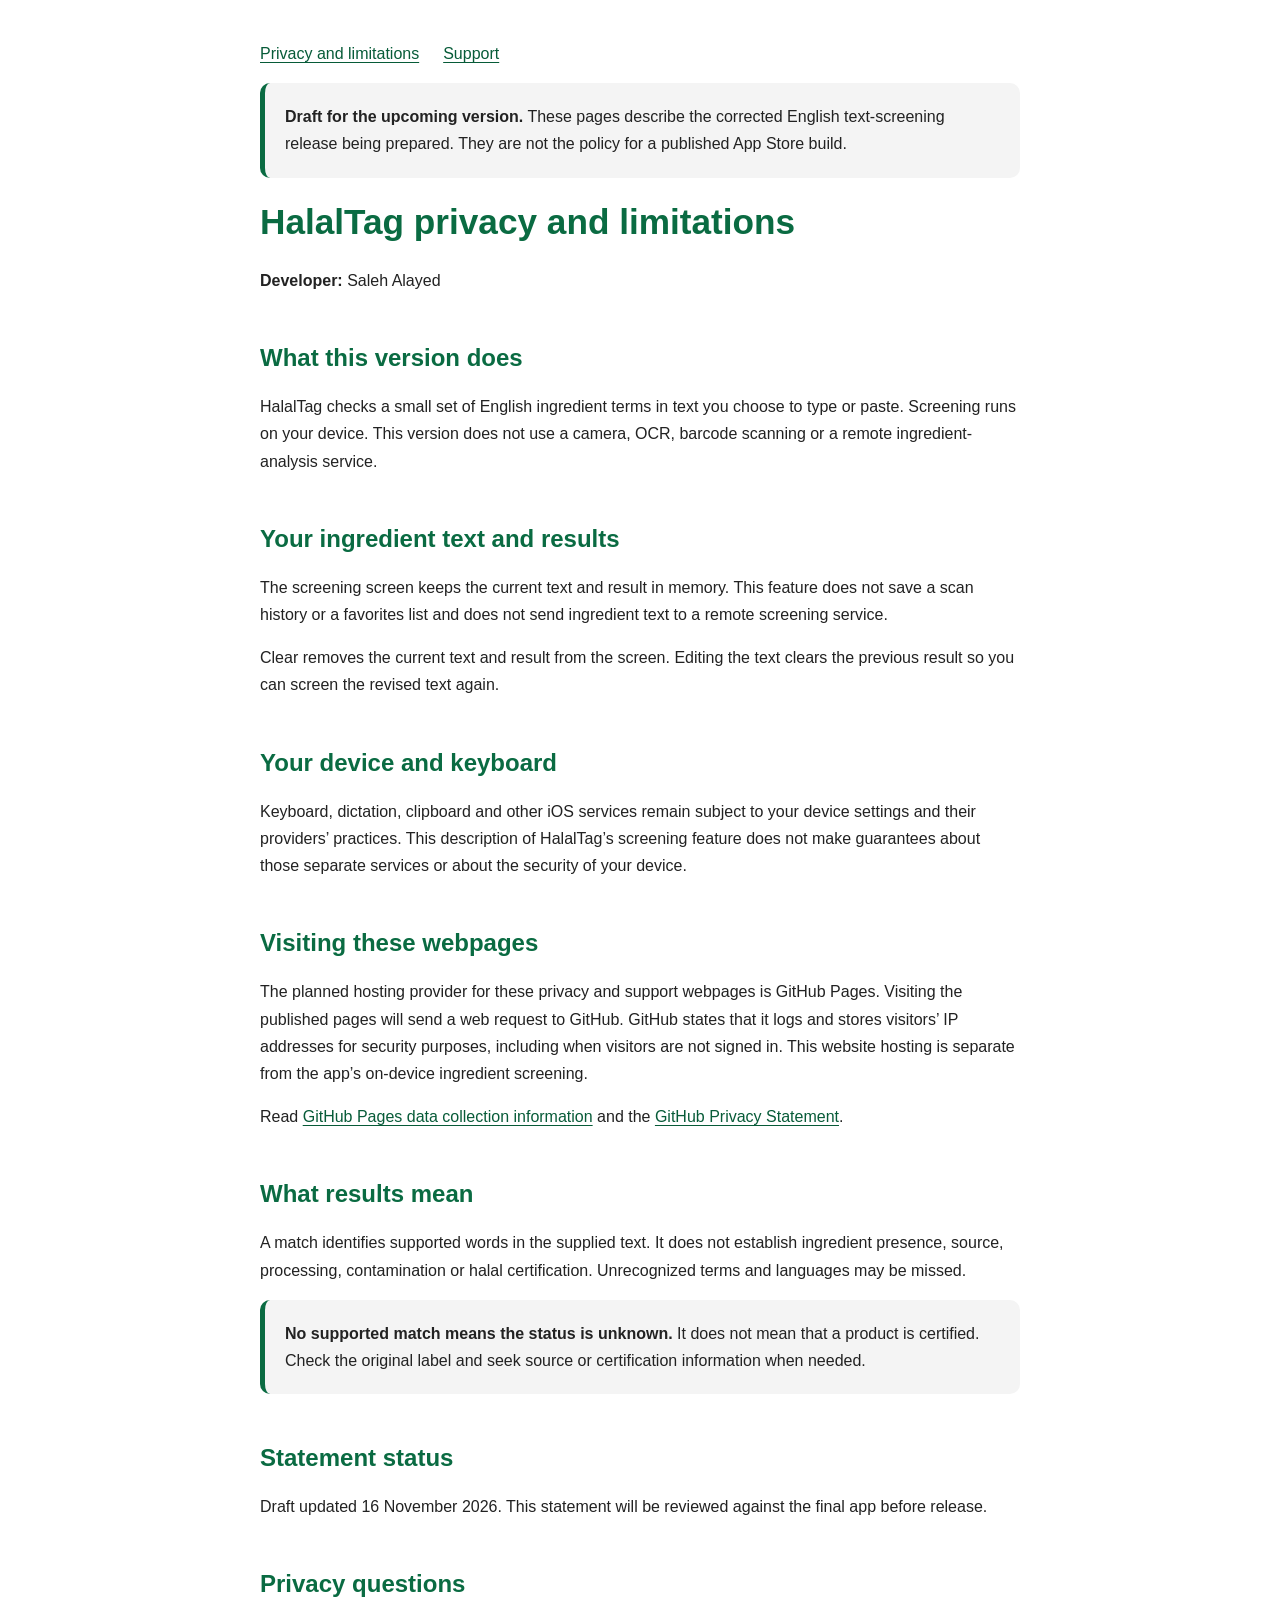
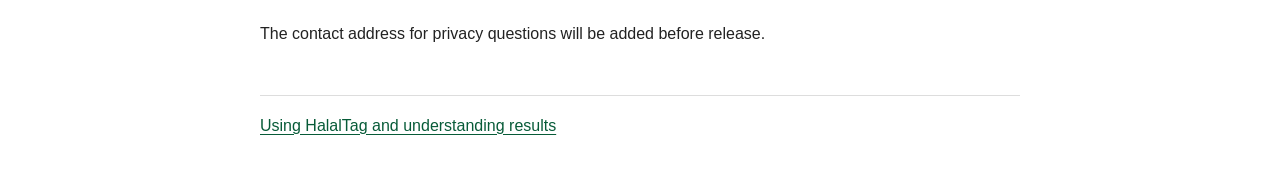
==== docs/index.html @ 3cdc9bda "Prepare HalalTag privacy and support draft" ====
<!DOCTYPE html>
<html lang="en">
<head>
    <meta charset="UTF-8">
    <meta name="viewport" content="width=device-width, initial-scale=1.0">
    <title>HalalTag — Privacy and limitations</title>
    <style>
        body { font-family: -apple-system, BlinkMacSystemFont, "Segoe UI", Roboto, Helvetica, Arial, sans-serif; line-height: 1.7; max-width: 760px; margin: 40px auto; padding: 0 20px; color: #222; }
        h1 { color: #0a6b42; font-size: 2.2em; line-height: 1.2; }
        h2 { color: #0a6b42; margin-top: 2em; line-height: 1.3; }
        a { color: #075b38; text-underline-offset: 0.2em; }
        a:focus-visible { outline: 3px solid #0a6b42; outline-offset: 4px; }
        nav { display: flex; gap: 1.5rem; flex-wrap: wrap; }
        .note { background-color: #f4f4f4; padding: 20px; border-radius: 10px; border-left: 5px solid #0a6b42; }
        .note p { margin: 0; }
        footer { margin-top: 3rem; padding-top: 1rem; border-top: 1px solid #ddd; }
    </style>
</head>
<body>
    <nav aria-label="HalalTag pages"><a href="index.html" aria-current="page">Privacy and limitations</a><a href="support.html">Support</a></nav>
    <main>
        <p class="note"><strong>Draft for the upcoming version.</strong> These pages describe the corrected English text-screening release being prepared. They are not the policy for a published App Store build.</p>
        <h1>HalalTag privacy and limitations</h1>
        <p><strong>Developer:</strong> Saleh Alayed</p>

        <h2>What this version does</h2>
        <p>HalalTag checks a small set of English ingredient terms in text you choose to type or paste. Screening runs on your device. This version does not use a camera, OCR, barcode scanning or a remote ingredient-analysis service.</p>

        <h2>Your ingredient text and results</h2>
        <p>The screening screen keeps the current text and result in memory. This feature does not save a scan history or a favorites list and does not send ingredient text to a remote screening service.</p>
        <p>Clear removes the current text and result from the screen. Editing the text clears the previous result so you can screen the revised text again.</p>

        <h2>Your device and keyboard</h2>
        <p>Keyboard, dictation, clipboard and other iOS services remain subject to your device settings and their providers’ practices. This description of HalalTag’s screening feature does not make guarantees about those separate services or about the security of your device.</p>

        <h2>Visiting these webpages</h2>
        <p>The planned hosting provider for these privacy and support webpages is GitHub Pages. Visiting the published pages will send a web request to GitHub. GitHub states that it logs and stores visitors’ IP addresses for security purposes, including when visitors are not signed in. This website hosting is separate from the app’s on-device ingredient screening.</p>
        <p>Read <a href="https://docs.github.com/en/pages/getting-started-with-github-pages/what-is-github-pages#data-collection">GitHub Pages data collection information</a> and the <a href="https://docs.github.com/en/site-policy/privacy-policies/github-general-privacy-statement">GitHub Privacy Statement</a>.</p>

        <h2>What results mean</h2>
        <p>A match identifies supported words in the supplied text. It does not establish ingredient presence, source, processing, contamination or halal certification. Unrecognized terms and languages may be missed.</p>
        <div class="note"><p><strong>No supported match means the status is unknown.</strong> It does not mean that a product is certified. Check the original label and seek source or certification information when needed.</p></div>

        <h2>Statement status</h2>
        <p>Draft updated 16 November 2026. This statement will be reviewed against the final app before release.</p>

            <h2>Privacy questions</h2>
        <p>The contact address for privacy questions will be added before release.</p>
    </main>
    <footer><a href="support.html">Using HalalTag and understanding results</a></footer>
</body>
</html>
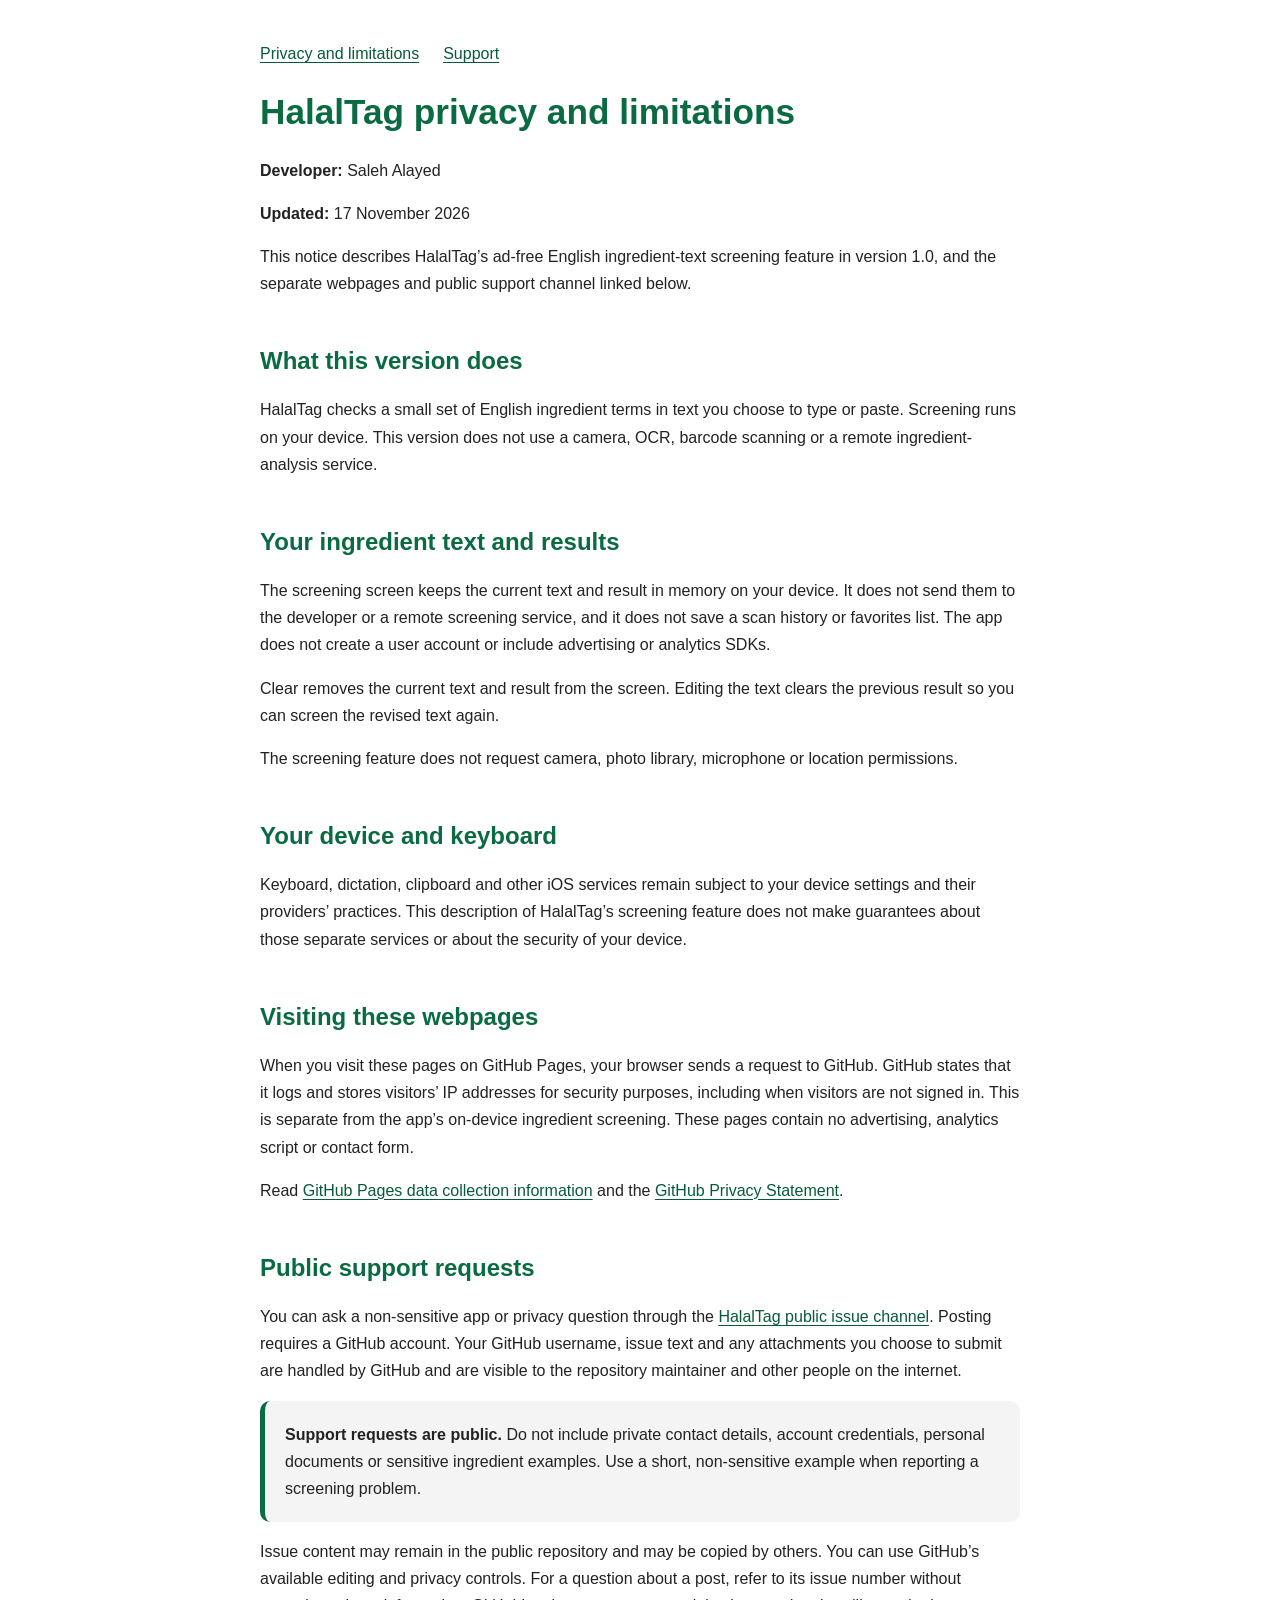
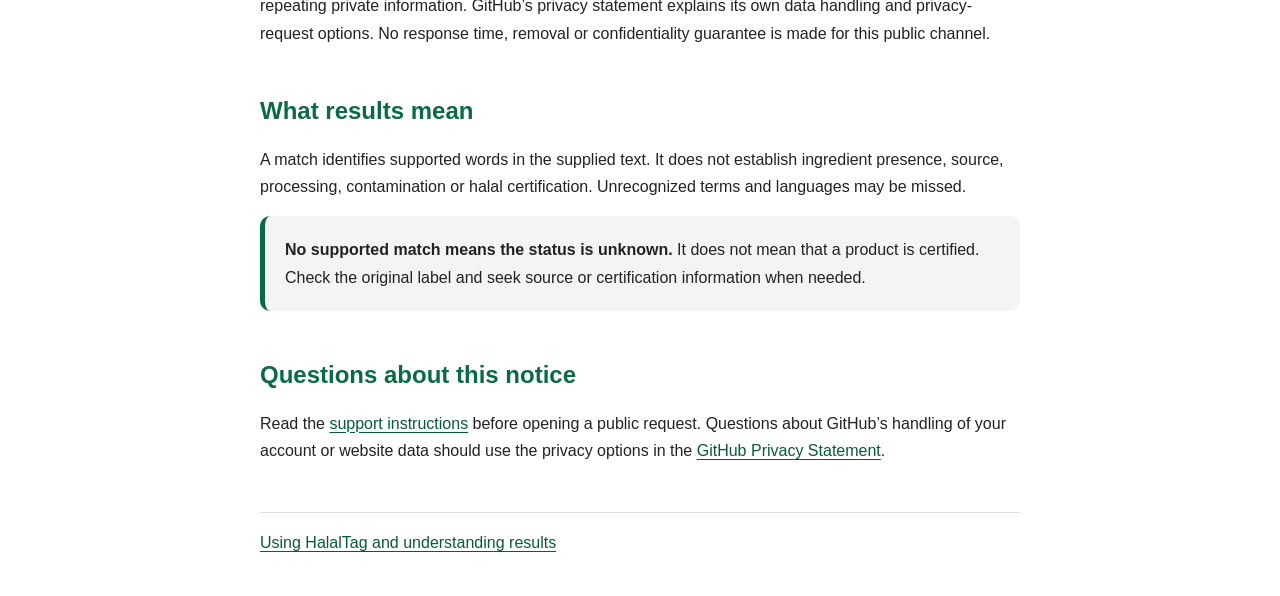
==== commit be75a8f5: "Publish accurate HalalTag privacy and public support pages" ====
--- a/docs/index.html
+++ b/docs/index.html
@@ -19,33 +19,37 @@
 <body>
     <nav aria-label="HalalTag pages"><a href="index.html" aria-current="page">Privacy and limitations</a><a href="support.html">Support</a></nav>
     <main>
-        <p class="note"><strong>Draft for the upcoming version.</strong> These pages describe the corrected English text-screening release being prepared. They are not the policy for a published App Store build.</p>
         <h1>HalalTag privacy and limitations</h1>
         <p><strong>Developer:</strong> Saleh Alayed</p>
+        <p><strong>Updated:</strong> 17 November 2026</p>
+        <p>This notice describes HalalTag’s ad-free English ingredient-text screening feature in version 1.0, and the separate webpages and public support channel linked below.</p>
 
         <h2>What this version does</h2>
         <p>HalalTag checks a small set of English ingredient terms in text you choose to type or paste. Screening runs on your device. This version does not use a camera, OCR, barcode scanning or a remote ingredient-analysis service.</p>
 
         <h2>Your ingredient text and results</h2>
-        <p>The screening screen keeps the current text and result in memory. This feature does not save a scan history or a favorites list and does not send ingredient text to a remote screening service.</p>
+        <p>The screening screen keeps the current text and result in memory on your device. It does not send them to the developer or a remote screening service, and it does not save a scan history or favorites list. The app does not create a user account or include advertising or analytics SDKs.</p>
         <p>Clear removes the current text and result from the screen. Editing the text clears the previous result so you can screen the revised text again.</p>
+        <p>The screening feature does not request camera, photo library, microphone or location permissions.</p>
 
         <h2>Your device and keyboard</h2>
         <p>Keyboard, dictation, clipboard and other iOS services remain subject to your device settings and their providers’ practices. This description of HalalTag’s screening feature does not make guarantees about those separate services or about the security of your device.</p>
 
         <h2>Visiting these webpages</h2>
-        <p>The planned hosting provider for these privacy and support webpages is GitHub Pages. Visiting the published pages will send a web request to GitHub. GitHub states that it logs and stores visitors’ IP addresses for security purposes, including when visitors are not signed in. This website hosting is separate from the app’s on-device ingredient screening.</p>
+        <p>When you visit these pages on GitHub Pages, your browser sends a request to GitHub. GitHub states that it logs and stores visitors’ IP addresses for security purposes, including when visitors are not signed in. This is separate from the app’s on-device ingredient screening. These pages contain no advertising, analytics script or contact form.</p>
         <p>Read <a href="https://docs.github.com/en/pages/getting-started-with-github-pages/what-is-github-pages#data-collection">GitHub Pages data collection information</a> and the <a href="https://docs.github.com/en/site-policy/privacy-policies/github-general-privacy-statement">GitHub Privacy Statement</a>.</p>
+
+        <h2>Public support requests</h2>
+        <p>You can ask a non-sensitive app or privacy question through the <a href="https://github.com/swonyu/HalalAnalyzer/issues/new">HalalTag public issue channel</a>. Posting requires a GitHub account. Your GitHub username, issue text and any attachments you choose to submit are handled by GitHub and are visible to the repository maintainer and other people on the internet.</p>
+        <div class="note"><p><strong>Support requests are public.</strong> Do not include private contact details, account credentials, personal documents or sensitive ingredient examples. Use a short, non-sensitive example when reporting a screening problem.</p></div>
+        <p>Issue content may remain in the public repository and may be copied by others. You can use GitHub’s available editing and privacy controls. For a question about a post, refer to its issue number without repeating private information. GitHub’s privacy statement explains its own data handling and privacy-request options. No response time, removal or confidentiality guarantee is made for this public channel.</p>
 
         <h2>What results mean</h2>
         <p>A match identifies supported words in the supplied text. It does not establish ingredient presence, source, processing, contamination or halal certification. Unrecognized terms and languages may be missed.</p>
         <div class="note"><p><strong>No supported match means the status is unknown.</strong> It does not mean that a product is certified. Check the original label and seek source or certification information when needed.</p></div>
 
-        <h2>Statement status</h2>
-        <p>Draft updated 16 November 2026. This statement will be reviewed against the final app before release.</p>
-
-            <h2>Privacy questions</h2>
-        <p>The contact address for privacy questions will be added before release.</p>
+        <h2>Questions about this notice</h2>
+        <p>Read the <a href="support.html">support instructions</a> before opening a public request. Questions about GitHub’s handling of your account or website data should use the privacy options in the <a href="https://docs.github.com/en/site-policy/privacy-policies/github-general-privacy-statement">GitHub Privacy Statement</a>.</p>
     </main>
     <footer><a href="support.html">Using HalalTag and understanding results</a></footer>
 </body>
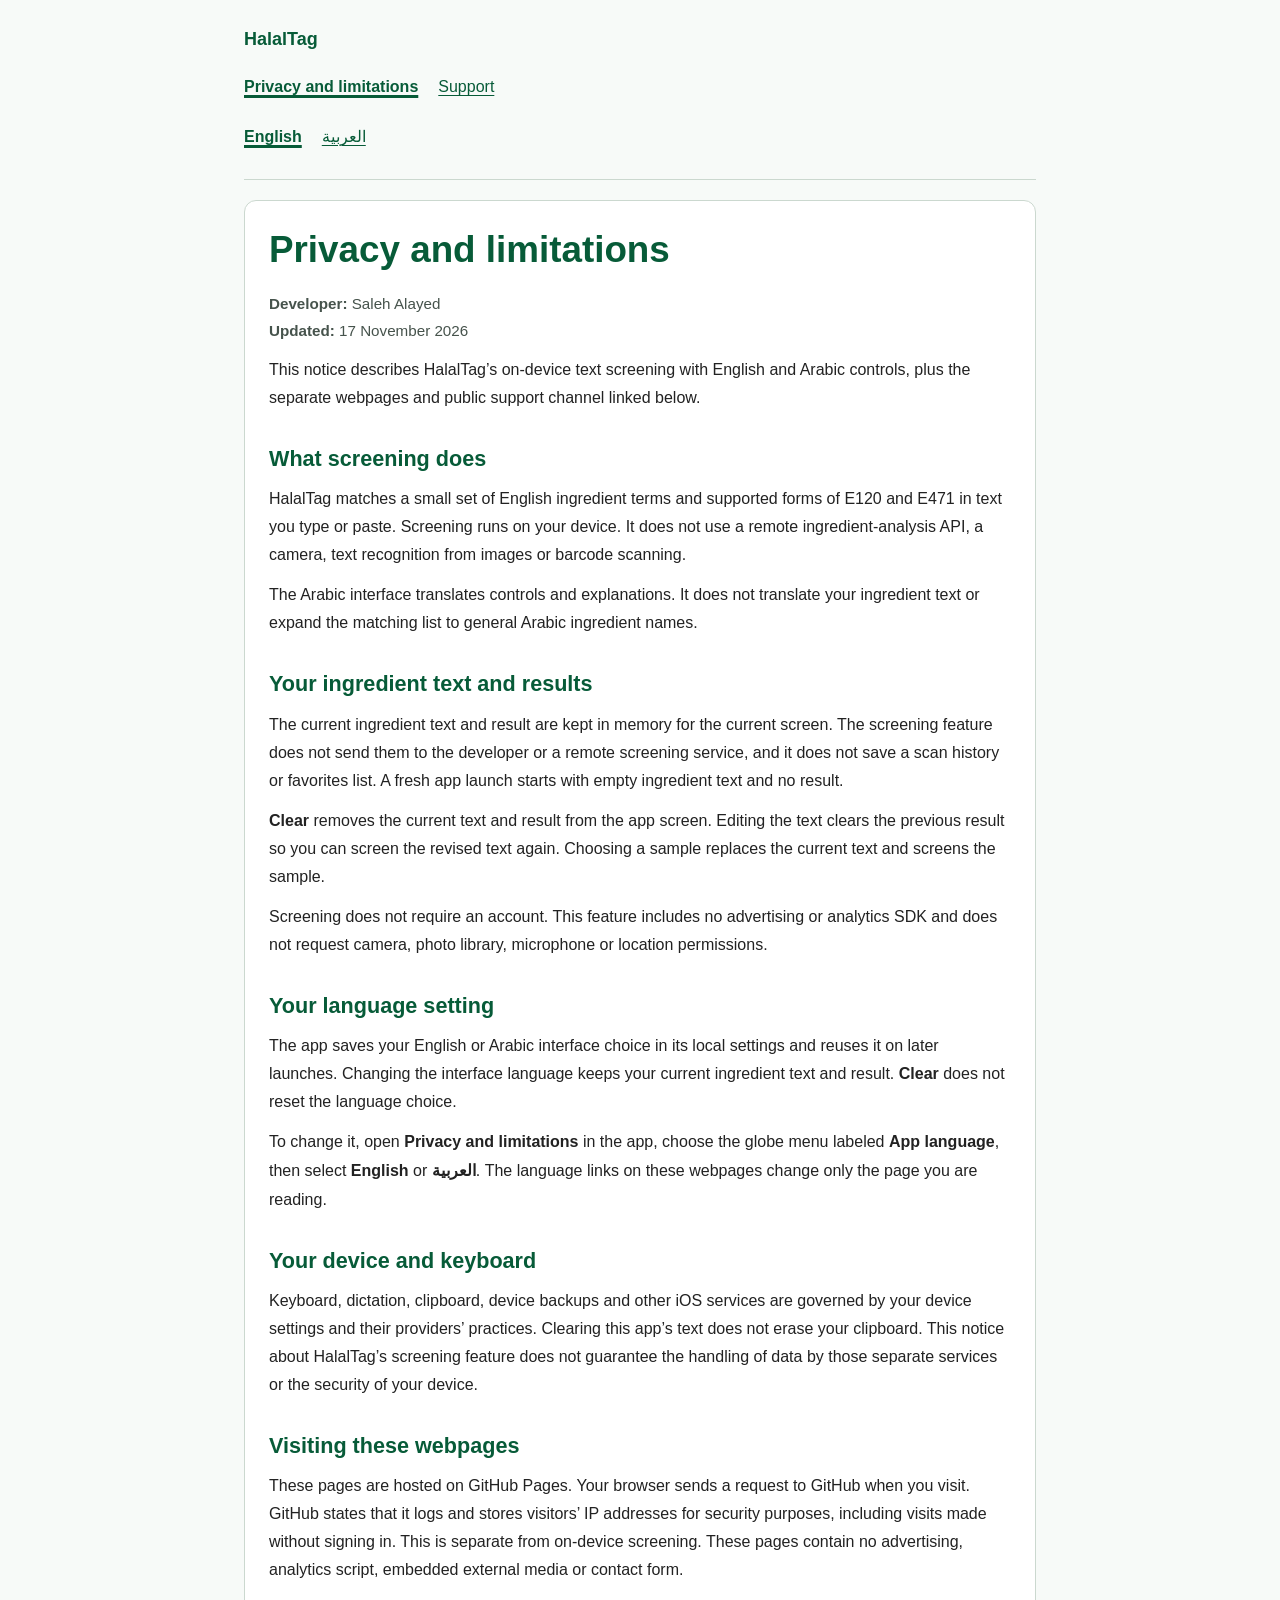
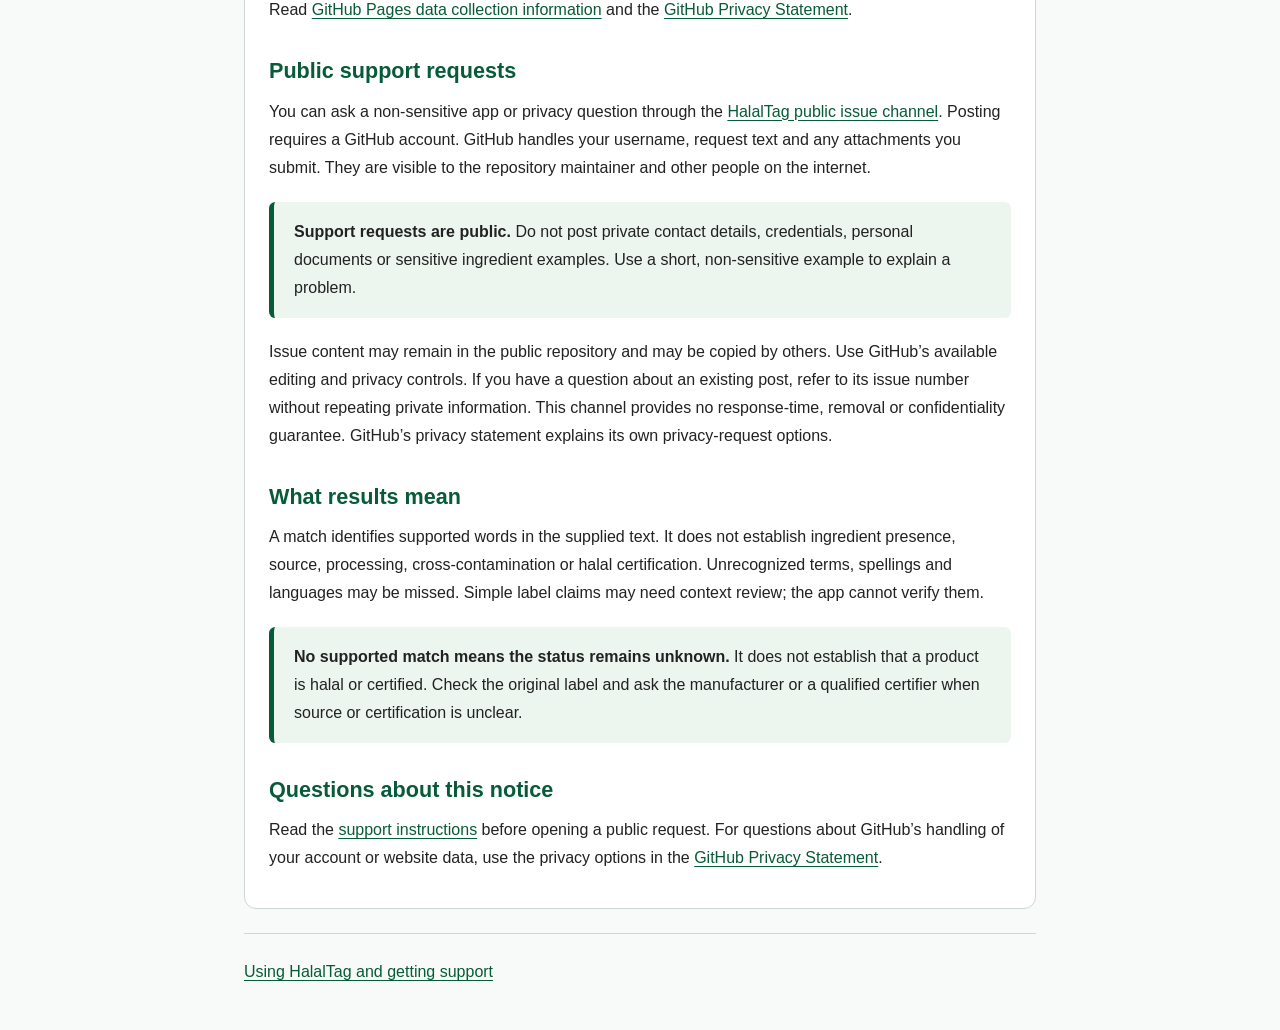
==== commit 9ef32f99: "Reconcile HalalTag bilingual app docs with verified public support branch" ====
--- a/docs/index.html
+++ b/docs/index.html
@@ -1,56 +1,66 @@
 <!DOCTYPE html>
-<html lang="en">
+<html lang="en" dir="ltr">
 <head>
-    <meta charset="UTF-8">
-    <meta name="viewport" content="width=device-width, initial-scale=1.0">
-    <title>HalalTag — Privacy and limitations</title>
-    <style>
-        body { font-family: -apple-system, BlinkMacSystemFont, "Segoe UI", Roboto, Helvetica, Arial, sans-serif; line-height: 1.7; max-width: 760px; margin: 40px auto; padding: 0 20px; color: #222; }
-        h1 { color: #0a6b42; font-size: 2.2em; line-height: 1.2; }
-        h2 { color: #0a6b42; margin-top: 2em; line-height: 1.3; }
-        a { color: #075b38; text-underline-offset: 0.2em; }
-        a:focus-visible { outline: 3px solid #0a6b42; outline-offset: 4px; }
-        nav { display: flex; gap: 1.5rem; flex-wrap: wrap; }
-        .note { background-color: #f4f4f4; padding: 20px; border-radius: 10px; border-left: 5px solid #0a6b42; }
-        .note p { margin: 0; }
-        footer { margin-top: 3rem; padding-top: 1rem; border-top: 1px solid #ddd; }
-    </style>
+  <meta charset="UTF-8">
+  <meta name="viewport" content="width=device-width, initial-scale=1.0">
+  <meta name="description" content="Privacy and help for HalalTag ingredient-text screening, including its limited matching coverage and public support channel.">
+  <title>Privacy and limitations | HalalTag</title>
+  <link rel="stylesheet" href="styles.css">
+  <link rel="alternate" hreflang="en" href="index.html">
+  <link rel="alternate" hreflang="ar" href="privacy-ar.html">
 </head>
 <body>
-    <nav aria-label="HalalTag pages"><a href="index.html" aria-current="page">Privacy and limitations</a><a href="support.html">Support</a></nav>
-    <main>
-        <h1>HalalTag privacy and limitations</h1>
-        <p><strong>Developer:</strong> Saleh Alayed</p>
-        <p><strong>Updated:</strong> 17 November 2026</p>
-        <p>This notice describes HalalTag’s ad-free English ingredient-text screening feature in version 1.0, and the separate webpages and public support channel linked below.</p>
+  <a class="skip-link" href="#main">Skip to content</a>
+  <div class="page">
+    <header>
+      <p class="brand"><bdi dir="ltr">HalalTag</bdi></p>
+      <nav aria-label="HalalTag pages">
+        <a href="index.html" aria-current="page">Privacy and limitations</a>
+        <a href="support.html">Support</a>
+      </nav>
+      <nav aria-label="Page language">
+        <a href="index.html" lang="en" dir="ltr" hreflang="en" aria-current="page">English</a>
+        <a href="privacy-ar.html" lang="ar" dir="rtl" hreflang="ar">العربية</a>
+      </nav>
+    </header>
+    <main id="main" tabindex="-1">
+<h1>Privacy and limitations</h1>
+<p class="meta"><strong>Developer:</strong> Saleh Alayed<br><strong>Updated:</strong> 17 November 2026</p>
+<p>This notice describes HalalTag’s on-device text screening with English and Arabic controls, plus the separate webpages and public support channel linked below.</p>
 
-        <h2>What this version does</h2>
-        <p>HalalTag checks a small set of English ingredient terms in text you choose to type or paste. Screening runs on your device. This version does not use a camera, OCR, barcode scanning or a remote ingredient-analysis service.</p>
+<h2>What screening does</h2>
+<p>HalalTag matches a small set of English ingredient terms and supported forms of <bdi dir="ltr">E120</bdi> and <bdi dir="ltr">E471</bdi> in text you type or paste. Screening runs on your device. It does not use a remote ingredient-analysis API, a camera, text recognition from images or barcode scanning.</p>
+<p>The Arabic interface translates controls and explanations. It does not translate your ingredient text or expand the matching list to general Arabic ingredient names.</p>
 
-        <h2>Your ingredient text and results</h2>
-        <p>The screening screen keeps the current text and result in memory on your device. It does not send them to the developer or a remote screening service, and it does not save a scan history or favorites list. The app does not create a user account or include advertising or analytics SDKs.</p>
-        <p>Clear removes the current text and result from the screen. Editing the text clears the previous result so you can screen the revised text again.</p>
-        <p>The screening feature does not request camera, photo library, microphone or location permissions.</p>
+<h2>Your ingredient text and results</h2>
+<p>The current ingredient text and result are kept in memory for the current screen. The screening feature does not send them to the developer or a remote screening service, and it does not save a scan history or favorites list. A fresh app launch starts with empty ingredient text and no result.</p>
+<p><strong>Clear</strong> removes the current text and result from the app screen. Editing the text clears the previous result so you can screen the revised text again. Choosing a sample replaces the current text and screens the sample.</p>
+<p>Screening does not require an account. This feature includes no advertising or analytics SDK and does not request camera, photo library, microphone or location permissions.</p>
 
-        <h2>Your device and keyboard</h2>
-        <p>Keyboard, dictation, clipboard and other iOS services remain subject to your device settings and their providers’ practices. This description of HalalTag’s screening feature does not make guarantees about those separate services or about the security of your device.</p>
+<h2>Your language setting</h2>
+<p>The app saves your English or Arabic interface choice in its local settings and reuses it on later launches. Changing the interface language keeps your current ingredient text and result. <strong>Clear</strong> does not reset the language choice.</p>
+<p>To change it, open <strong>Privacy and limitations</strong> in the app, choose the globe menu labeled <strong>App language</strong>, then select <strong>English</strong> or <strong lang="ar" dir="rtl">العربية</strong>. The language links on these webpages change only the page you are reading.</p>
 
-        <h2>Visiting these webpages</h2>
-        <p>When you visit these pages on GitHub Pages, your browser sends a request to GitHub. GitHub states that it logs and stores visitors’ IP addresses for security purposes, including when visitors are not signed in. This is separate from the app’s on-device ingredient screening. These pages contain no advertising, analytics script or contact form.</p>
-        <p>Read <a href="https://docs.github.com/en/pages/getting-started-with-github-pages/what-is-github-pages#data-collection">GitHub Pages data collection information</a> and the <a href="https://docs.github.com/en/site-policy/privacy-policies/github-general-privacy-statement">GitHub Privacy Statement</a>.</p>
+<h2>Your device and keyboard</h2>
+<p>Keyboard, dictation, clipboard, device backups and other iOS services are governed by your device settings and their providers’ practices. Clearing this app’s text does not erase your clipboard. This notice about HalalTag’s screening feature does not guarantee the handling of data by those separate services or the security of your device.</p>
 
-        <h2>Public support requests</h2>
-        <p>You can ask a non-sensitive app or privacy question through the <a href="https://github.com/swonyu/HalalAnalyzer/issues/new">HalalTag public issue channel</a>. Posting requires a GitHub account. Your GitHub username, issue text and any attachments you choose to submit are handled by GitHub and are visible to the repository maintainer and other people on the internet.</p>
-        <div class="note"><p><strong>Support requests are public.</strong> Do not include private contact details, account credentials, personal documents or sensitive ingredient examples. Use a short, non-sensitive example when reporting a screening problem.</p></div>
-        <p>Issue content may remain in the public repository and may be copied by others. You can use GitHub’s available editing and privacy controls. For a question about a post, refer to its issue number without repeating private information. GitHub’s privacy statement explains its own data handling and privacy-request options. No response time, removal or confidentiality guarantee is made for this public channel.</p>
+<h2>Visiting these webpages</h2>
+<p>These pages are hosted on GitHub Pages. Your browser sends a request to GitHub when you visit. GitHub states that it logs and stores visitors’ IP addresses for security purposes, including visits made without signing in. This is separate from on-device screening. These pages contain no advertising, analytics script, embedded external media or contact form.</p>
+<p>Read <a href="https://docs.github.com/en/pages/getting-started-with-github-pages/what-is-github-pages#data-collection">GitHub Pages data collection information</a> and the <a href="https://docs.github.com/en/site-policy/privacy-policies/github-general-privacy-statement">GitHub Privacy Statement</a>.</p>
 
-        <h2>What results mean</h2>
-        <p>A match identifies supported words in the supplied text. It does not establish ingredient presence, source, processing, contamination or halal certification. Unrecognized terms and languages may be missed.</p>
-        <div class="note"><p><strong>No supported match means the status is unknown.</strong> It does not mean that a product is certified. Check the original label and seek source or certification information when needed.</p></div>
+<h2>Public support requests</h2>
+<p>You can ask a non-sensitive app or privacy question through the <a href="https://github.com/swonyu/HalalAnalyzer/issues/new">HalalTag public issue channel</a>. Posting requires a GitHub account. GitHub handles your username, request text and any attachments you submit. They are visible to the repository maintainer and other people on the internet.</p>
+<div class="note"><p><strong>Support requests are public.</strong> Do not post private contact details, credentials, personal documents or sensitive ingredient examples. Use a short, non-sensitive example to explain a problem.</p></div>
+<p>Issue content may remain in the public repository and may be copied by others. Use GitHub’s available editing and privacy controls. If you have a question about an existing post, refer to its issue number without repeating private information. This channel provides no response-time, removal or confidentiality guarantee. GitHub’s privacy statement explains its own privacy-request options.</p>
 
-        <h2>Questions about this notice</h2>
-        <p>Read the <a href="support.html">support instructions</a> before opening a public request. Questions about GitHub’s handling of your account or website data should use the privacy options in the <a href="https://docs.github.com/en/site-policy/privacy-policies/github-general-privacy-statement">GitHub Privacy Statement</a>.</p>
+<h2>What results mean</h2>
+<p>A match identifies supported words in the supplied text. It does not establish ingredient presence, source, processing, cross-contamination or halal certification. Unrecognized terms, spellings and languages may be missed. Simple label claims may need context review; the app cannot verify them.</p>
+<div class="note"><p><strong>No supported match means the status remains unknown.</strong> It does not establish that a product is halal or certified. Check the original label and ask the manufacturer or a qualified certifier when source or certification is unclear.</p></div>
+
+<h2>Questions about this notice</h2>
+<p>Read the <a href="support.html">support instructions</a> before opening a public request. For questions about GitHub’s handling of your account or website data, use the privacy options in the <a href="https://docs.github.com/en/site-policy/privacy-policies/github-general-privacy-statement">GitHub Privacy Statement</a>.</p>
     </main>
-    <footer><a href="support.html">Using HalalTag and understanding results</a></footer>
+    <footer><a href="support.html">Using HalalTag and getting support</a></footer>
+  </div>
 </body>
 </html>
--- a/docs/styles.css
+++ b/docs/styles.css
@@ -0,0 +1,55 @@
+/* Local system fonts only: these pages request no external assets. */
+:root {
+  color-scheme: light;
+  --canvas: #f7faf8;
+  --surface: #ffffff;
+  --text: #222222;
+  --muted: #46534c;
+  --accent: #075b38;
+  --line: #cbd8cf;
+  --note: #edf5ef;
+  font-family: -apple-system, BlinkMacSystemFont, "Segoe UI", Tahoma, Arial, sans-serif;
+  font-size: 100%;
+  line-height: 1.75;
+}
+* { box-sizing: border-box; }
+body { margin: 0; color: var(--text); background: var(--canvas); }
+.page { width: min(100%, 52rem); margin: 0 auto; padding: 1.25rem; }
+header { padding-block: 0.25rem 1.25rem; border-block-end: 1px solid var(--line); }
+.brand { margin: 0 0 0.6rem; color: var(--accent); font-weight: 750; font-size: 1.125rem; }
+nav { display: flex; flex-wrap: wrap; align-items: center; gap: 0.35rem 1.25rem; }
+nav + nav { margin-block-start: 0.4rem; }
+nav a { display: inline-flex; align-items: center; min-block-size: 44px; padding-block: 0.35rem; }
+nav a[aria-current="page"] { font-weight: 750; text-decoration-thickness: 0.16em; }
+main { background: var(--surface); padding: 1.5rem; margin-block-start: 1.25rem; border: 1px solid var(--line); border-radius: 0.75rem; }
+h1, h2 { color: var(--accent); line-height: 1.35; text-wrap: balance; }
+h1 { margin-block: 0 1rem; font-size: clamp(1.75rem, 5vw, 2.3rem); }
+h2 { margin-block: 2rem 0.65rem; font-size: 1.35rem; }
+p { margin-block: 0.75rem; }
+.meta { color: var(--muted); font-size: 0.95rem; }
+a { color: var(--accent); text-underline-offset: 0.2em; text-decoration-thickness: 0.08em; }
+a:focus-visible, main:focus-visible { outline: 3px solid var(--accent); outline-offset: 4px; border-radius: 2px; }
+a, p, li, h1, h2 { overflow-wrap: anywhere; }
+li { margin-block: 0.65rem; padding-inline-start: 0.15rem; }
+ul, ol { padding-inline-start: 1.5rem; }
+.note { margin-block: 1.25rem; padding: 1rem 1.25rem; border-inline-start: 5px solid var(--accent); background: var(--note); border-radius: 0.4rem; }
+.note p { margin-block: 0; }
+footer { margin-block-start: 1.5rem; padding-block: 1rem; border-block-start: 1px solid var(--line); }
+footer a { display: inline-flex; min-block-size: 44px; align-items: center; }
+.skip-link { position: absolute; inset-block-start: 0.5rem; inset-inline-start: 1rem; transform: translateY(-200%); padding: 0.65rem 1rem; background: var(--surface); z-index: 10; }
+.skip-link:focus { transform: translateY(0); }
+[lang="ar"] { line-height: 1.9; }
+@media (max-width: 380px) {
+  .page { padding: 0.75rem; }
+  main { padding: 1rem; }
+  .note { padding: 0.75rem; }
+}
+@media (prefers-color-scheme: dark) {
+  :root { color-scheme: dark; --canvas: #101913; --surface: #16221a; --text: #edf3ef; --muted: #c1cec5; --accent: #a7e4be; --line: #52665a; --note: #21382a; }
+}
+@media print {
+  :root { color-scheme: light; --canvas: #ffffff; --surface: #ffffff; --text: #222222; --muted: #46534c; --accent: #075b38; --line: #cbd8cf; --note: #edf5ef; }
+  .page { width: 100%; padding: 0; }
+  main { padding: 0; border: 0; }
+  .skip-link { display: none; }
+}
